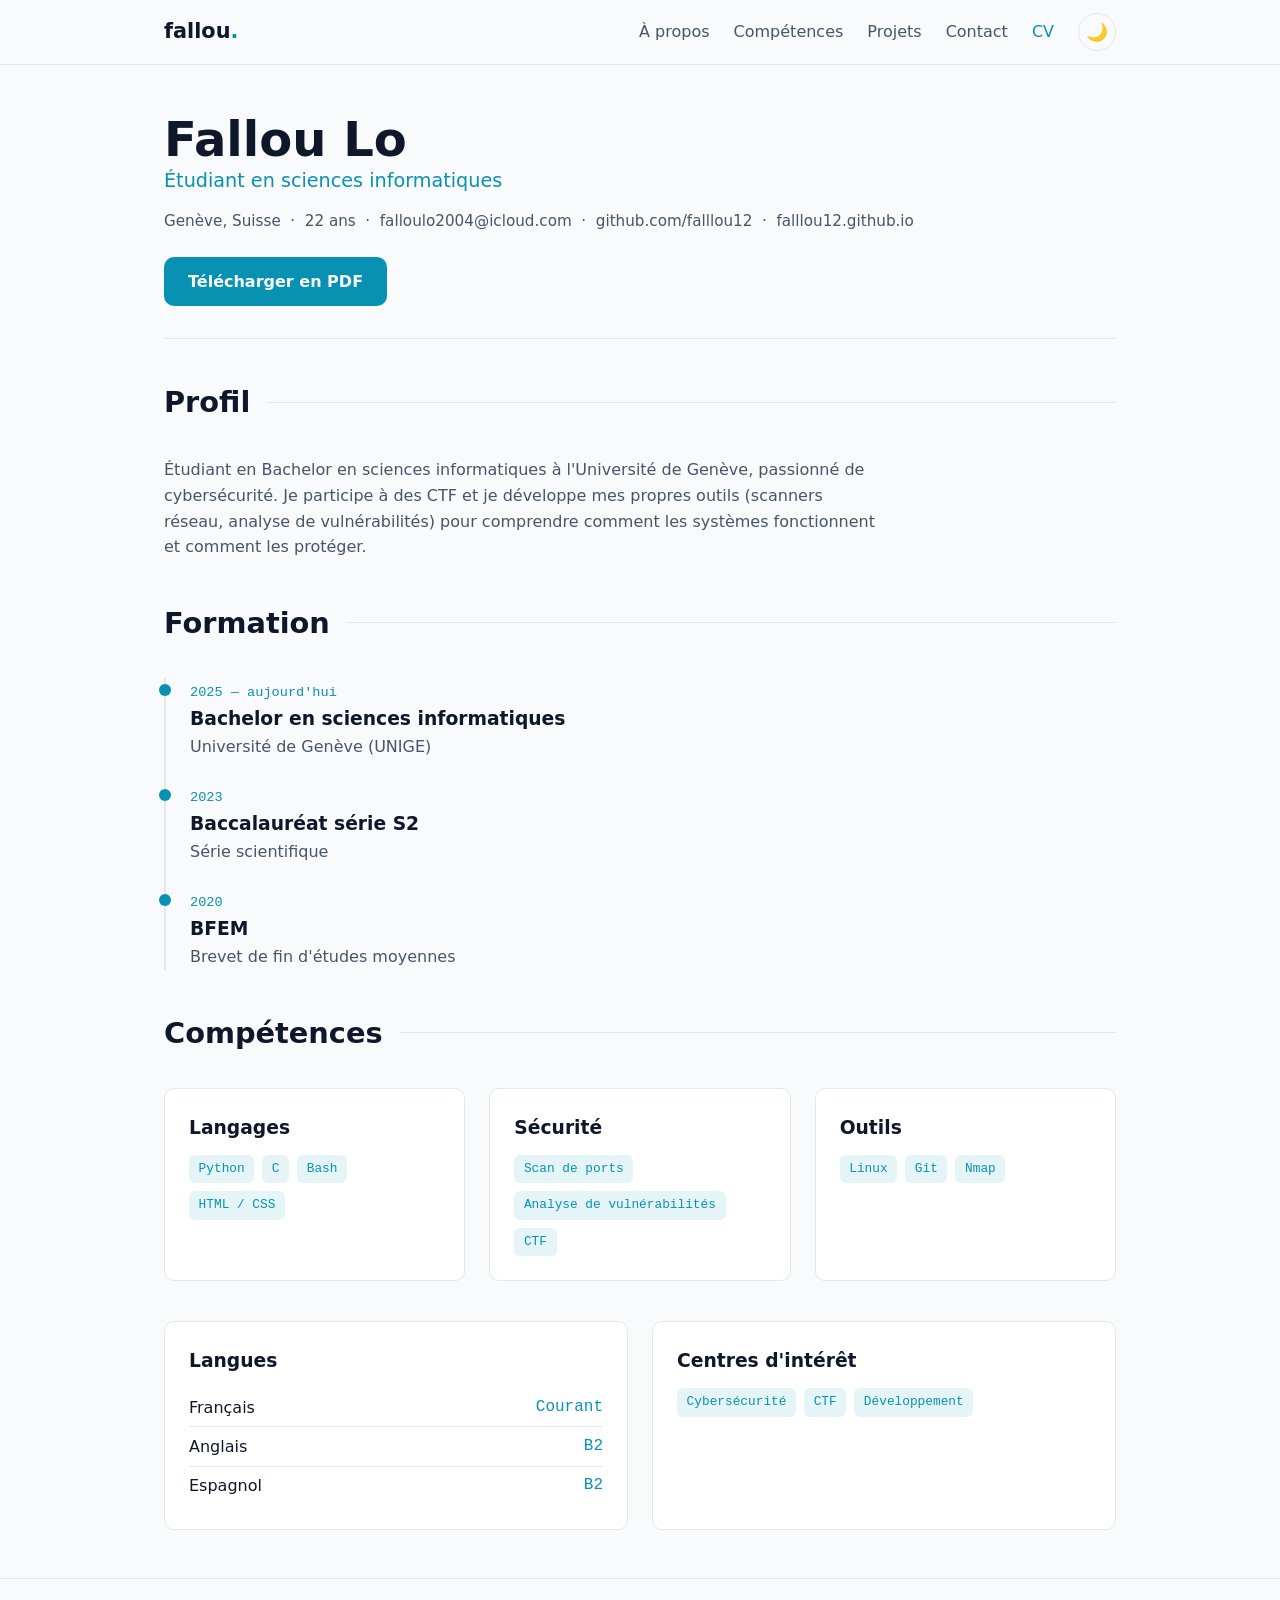
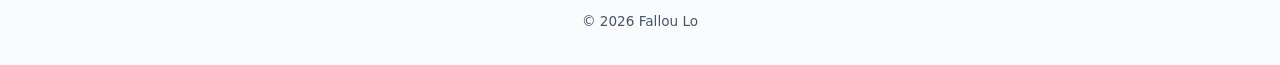
==== cv.html @ 14976f27 "Ajout du CV (page HTML + PDF) Co-Authored-By: Claude Opus 5.5 <noreply@anthropic.com>" ====
<!DOCTYPE html>
<html lang="fr">
<head>
  <meta charset="UTF-8">
  <meta name="viewport" content="width=device-width, initial-scale=1.0">
  <title>CV — Fallou Lo</title>
  <meta name="description" content="CV de Fallou Lo, étudiant en Bachelor en sciences informatiques à l'Université de Genève.">
  <link rel="stylesheet" href="style.css">
  <script src="script.js"></script>
</head>
<body>

  <header class="header">
    <nav class="nav container">
      <a href="index.html" class="logo">fallou<span>.</span></a>
      <ul class="nav-links">
        <li><a href="index.html#apropos">À propos</a></li>
        <li><a href="index.html#competences">Compétences</a></li>
        <li><a href="index.html#projets">Projets</a></li>
        <li><a href="index.html#contact">Contact</a></li>
        <li><a href="cv.html" aria-current="page">CV</a></li>
        <li>
          <button class="theme-toggle" id="theme-toggle" aria-label="Changer de thème">🌙</button>
        </li>
      </ul>
    </nav>
  </header>

  <main class="container cv">

    <!-- ===== En-tête du CV ===== -->
    <div class="cv-header">
      <div>
        <h1>Fallou Lo</h1>
        <p class="cv-role">Étudiant en sciences informatiques</p>
        <ul class="cv-contact">
          <li>Genève, Suisse</li>
          <li>22 ans</li>
          <li><a href="mailto:falloulo2004@icloud.com">falloulo2004@icloud.com</a></li>
          <li><a href="https://github.com/falllou12">github.com/falllou12</a></li>
          <li><a href="https://falllou12.github.io">falllou12.github.io</a></li>
        </ul>
      </div>
      <a href="cv.pdf" class="btn btn-primary cv-download" download>Télécharger en PDF</a>
    </div>

    <!-- ===== Profil ===== -->
    <section class="cv-section">
      <h2 class="section-title">Profil</h2>
      <p>
        Étudiant en Bachelor en sciences informatiques à l'Université de Genève,
        passionné de cybersécurité. Je participe à des CTF et je développe mes
        propres outils (scanners réseau, analyse de vulnérabilités) pour
        comprendre comment les systèmes fonctionnent et comment les protéger.
      </p>
    </section>

    <!-- ===== Formation ===== -->
    <section class="cv-section">
      <h2 class="section-title">Formation</h2>
      <ol class="timeline">
        <li>
          <span class="timeline-date">2025 — aujourd'hui</span>
          <h3>Bachelor en sciences informatiques</h3>
          <p>Université de Genève (UNIGE)</p>
        </li>
        <li>
          <span class="timeline-date">2023</span>
          <h3>Baccalauréat série S2</h3>
          <p>Série scientifique</p>
        </li>
        <li>
          <span class="timeline-date">2020</span>
          <h3>BFEM</h3>
          <p>Brevet de fin d'études moyennes</p>
        </li>
      </ol>
    </section>

    <!-- ===== Compétences ===== -->
    <section class="cv-section">
      <h2 class="section-title">Compétences</h2>
      <div class="cards">
        <div class="card">
          <h3>Langages</h3>
          <ul class="tags">
            <li>Python</li>
            <li>C</li>
            <li>Bash</li>
            <li>HTML / CSS</li>
          </ul>
        </div>
        <div class="card">
          <h3>Sécurité</h3>
          <ul class="tags">
            <li>Scan de ports</li>
            <li>Analyse de vulnérabilités</li>
            <li>CTF</li>
          </ul>
        </div>
        <div class="card">
          <h3>Outils</h3>
          <ul class="tags">
            <li>Linux</li>
            <li>Git</li>
            <li>Nmap</li>
          </ul>
        </div>
      </div>
    </section>

    <!-- ===== Langues & intérêts ===== -->
    <section class="cv-section">
      <div class="cards">
        <div class="card">
          <h3>Langues</h3>
          <ul class="languages">
            <li>Français <span>Courant</span></li>
            <li>Anglais <span>B2</span></li>
            <li>Espagnol <span>B2</span></li>
          </ul>
        </div>
        <div class="card">
          <h3>Centres d'intérêt</h3>
          <ul class="tags">
            <li>Cybersécurité</li>
            <li>CTF</li>
            <li>Développement</li>
          </ul>
        </div>
      </div>
    </section>

  </main>

  <footer class="footer">
    <p>© 2026 Fallou Lo</p>
  </footer>

</body>
</html>
---- style.css ----
/* =========================================================
   ÉTAPE 3 — BASE : couleurs, polices, espacements
   ========================================================= */

/* Variables de couleur — thème CLAIR (par défaut).
   :root = l'élément <html>. Les variables commencent par -- */
:root {
  --bg: #f8fafc;          /* fond de la page */
  --bg-card: #ffffff;     /* fond des cartes */
  --text: #0f172a;        /* texte principal */
  --text-muted: #475569;  /* texte secondaire */
  --accent: #0891b2;      /* couleur d'accent (boutons, liens) */
  --accent-soft: rgba(8, 145, 178, 0.1);
  --border: #e2e8f0;
  --radius: 10px;         /* arrondi des coins */
}

/* Thème SOMBRE : on ne change que les valeurs des variables.
   Il s'active quand <html> a l'attribut data-theme="dark". */
[data-theme="dark"] {
  --bg: #0f172a;
  --bg-card: #1e293b;
  --text: #e2e8f0;
  --text-muted: #94a3b8;
  --accent: #22d3ee;
  --accent-soft: rgba(34, 211, 238, 0.1);
  --border: #334155;
}

/* Remise à zéro : les navigateurs ajoutent des marges par défaut */
*,
*::before,
*::after {
  box-sizing: border-box;
  margin: 0;
  padding: 0;
}

html {
  scroll-behavior: smooth;  /* défilement doux vers les ancres */
}

body {
  font-family: system-ui, -apple-system, "Segoe UI", Roboto, sans-serif;
  background: var(--bg);
  color: var(--text);
  line-height: 1.6;
  transition: background 0.3s, color 0.3s;
}

a {
  color: inherit;
  text-decoration: none;
}

ul {
  list-style: none;
}

p + p {
  margin-top: 1rem;  /* espace entre deux paragraphes qui se suivent */
}


/* =========================================================
   ÉTAPE 4 — MISE EN PAGE : menu, sections, cartes
   ========================================================= */

/* Conteneur : largeur max + centrage + marges sur les côtés */
.container {
  max-width: 1000px;
  margin: 0 auto;
  padding-inline: 1.5rem;
}

/* --- Menu --- */
.header {
  position: sticky;  /* reste collé en haut pendant le défilement */
  top: 0;
  z-index: 10;       /* passe au-dessus du reste */
  background: var(--bg);
  border-bottom: 1px solid var(--border);
}

.nav {
  display: flex;                    /* aligne les enfants en ligne */
  justify-content: space-between;   /* logo à gauche, liens à droite */
  align-items: center;              /* centrés verticalement */
  gap: 1rem;
  min-height: 64px;
}

.logo {
  font-weight: 700;
  font-size: 1.3rem;
}

.logo span {
  color: var(--accent);
}

.nav-links {
  display: flex;
  align-items: center;
  gap: 1.5rem;
}

.nav-links a {
  color: var(--text-muted);
  transition: color 0.2s;
}

.nav-links a:hover {
  color: var(--accent);
}

/* --- Accueil --- */
.hero {
  min-height: calc(100vh - 64px);  /* hauteur de l'écran moins le menu */
  display: flex;
  flex-direction: column;          /* empile les éléments verticalement */
  justify-content: center;
}

.hero-hello {
  color: var(--accent);
  font-family: ui-monospace, monospace;
}

.hero h1 {
  font-size: clamp(2.5rem, 8vw, 4.5rem);  /* min, idéal, max */
  line-height: 1.1;
}

.hero-subtitle {
  font-size: clamp(1.2rem, 4vw, 2rem);
  color: var(--text-muted);
  margin-bottom: 1rem;
}

.hero-text {
  max-width: 560px;
  color: var(--text-muted);
  margin-bottom: 2rem;
}

.hero-buttons {
  display: flex;
  flex-wrap: wrap;
  gap: 1rem;
}

/* --- Boutons --- */
.btn {
  display: inline-block;
  padding: 0.75rem 1.5rem;
  border-radius: var(--radius);
  font-weight: 600;
  overflow-wrap: anywhere;  /* coupe un e-mail trop long au lieu de déborder */
  transition: transform 0.2s;
}

.btn:hover {
  transform: translateY(-2px);  /* petit soulèvement au survol */
}

.btn-primary {
  background: var(--accent);
  color: var(--bg);
}

.btn-outline {
  border: 1px solid var(--accent);
  color: var(--accent);
}

/* --- Sections --- */
.section {
  padding-block: 5rem;  /* espace en haut et en bas */
}

.section > p {
  max-width: 680px;
  color: var(--text-muted);
}

.section-title {
  font-size: 1.8rem;
  margin-bottom: 2rem;
  display: flex;
  align-items: center;
  gap: 1rem;
}

/* Ligne décorative après le titre, créée en CSS (pas dans le HTML) */
.section-title::after {
  content: "";
  flex: 1;           /* prend toute la place restante */
  height: 1px;
  background: var(--border);
}

/* --- Cartes en grille --- */
.cards {
  display: grid;
  /* autant de colonnes que possible, chacune d'au moins 250px */
  grid-template-columns: repeat(auto-fit, minmax(250px, 1fr));
  gap: 1.5rem;
  margin-top: 2rem;
}

.card {
  background: var(--bg-card);
  border: 1px solid var(--border);
  border-radius: var(--radius);
  padding: 1.5rem;
}

.card h3 {
  margin-bottom: 0.75rem;
}

/* --- Étiquettes (tags) --- */
.tags {
  display: flex;
  flex-wrap: wrap;  /* passent à la ligne si pas assez de place */
  gap: 0.5rem;
}

.tags li {
  font-family: ui-monospace, monospace;
  font-size: 0.8rem;
  color: var(--accent);
  background: var(--accent-soft);
  padding: 0.25rem 0.6rem;
  border-radius: 6px;
}

/* --- Langues --- */
.languages li {
  display: flex;
  justify-content: space-between;
  padding: 0.4rem 0;
  border-bottom: 1px solid var(--border);
}

.languages li:last-child {
  border-bottom: none;
}

.languages span {
  font-family: ui-monospace, monospace;
  color: var(--accent);
}

/* --- Projets vides --- */
.empty {
  grid-column: 1 / -1;  /* occupe toute la largeur de la grille */
  text-align: center;
  color: var(--text-muted);
  font-style: italic;
  padding: 2.5rem 1rem;
  border: 1px dashed var(--border);
  border-radius: var(--radius);
}

/* --- Contact --- */
.contact {
  text-align: center;
}

.contact .section-title {
  justify-content: center;
}

.contact .section-title::after {
  display: none;
}

.contact > p {
  margin: 0 auto 1.5rem;
}

.contact-buttons {
  justify-content: center;
}

/* --- Pied de page --- */
.footer {
  text-align: center;
  padding: 2rem 1rem;
  color: var(--text-muted);
  font-size: 0.85rem;
  border-top: 1px solid var(--border);
}


/* =========================================================
   ÉTAPE 6 — BOUTON CLAIR / SOMBRE
   ========================================================= */

.theme-toggle {
  background: none;
  border: 1px solid var(--border);
  border-radius: 50%;
  width: 38px;
  height: 38px;
  font-size: 1.1rem;
  cursor: pointer;
  color: var(--text);
}

.theme-toggle:hover {
  border-color: var(--accent);
}


/* =========================================================
   PAGE CV
   ========================================================= */

/* Lien de la page actuelle dans le menu */
.nav-links a[aria-current="page"] {
  color: var(--accent);
}

.cv {
  padding-block: 3rem;
}

.cv-header {
  display: flex;
  justify-content: space-between;
  align-items: flex-start;
  flex-wrap: wrap;
  gap: 1.5rem;
  padding-bottom: 2rem;
  border-bottom: 1px solid var(--border);
}

.cv-header h1 {
  font-size: clamp(2rem, 6vw, 3rem);
  line-height: 1.1;
}

.cv-role {
  font-size: 1.2rem;
  color: var(--accent);
  margin-bottom: 0.75rem;
}

/* Infos de contact séparées par des points « · » */
.cv-contact {
  display: flex;
  flex-wrap: wrap;
  gap: 0.25rem 0;
  color: var(--text-muted);
  font-size: 0.95rem;
}

.cv-contact li + li::before {
  content: "·";
  margin: 0 0.6rem;
}

.cv-contact a:hover {
  color: var(--accent);
}

.cv-section {
  padding-top: 2.5rem;
}

.cv-section > p {
  max-width: 720px;
  color: var(--text-muted);
}

.cv-section .cards {
  margin-top: 0;
}

/* Frise chronologique de la formation */
.timeline {
  list-style: none;
  border-left: 2px solid var(--border);
  padding-left: 1.5rem;
}

.timeline li {
  position: relative;
  padding-bottom: 1.5rem;
}

.timeline li:last-child {
  padding-bottom: 0;
}

/* Le petit rond sur la ligne */
.timeline li::before {
  content: "";
  position: absolute;
  left: calc(-1.5rem - 7px);  /* recule jusqu'à la ligne */
  top: 0.35rem;
  width: 12px;
  height: 12px;
  border-radius: 50%;
  background: var(--accent);
}

.timeline-date {
  font-family: ui-monospace, monospace;
  font-size: 0.85rem;
  color: var(--accent);
}

.timeline p {
  color: var(--text-muted);
}


/* =========================================================
   ÉTAPE 5 — RESPONSIVE : écrans de moins de 600px (téléphones)
   ========================================================= */

@media (max-width: 600px) {
  /* Menu : logo au-dessus, liens en dessous */
  .nav {
    flex-direction: column;
    padding-block: 0.75rem;
    gap: 0.5rem;
  }

  .nav-links {
    flex-wrap: wrap;
    justify-content: center;
    gap: 0.5rem 1rem;
  }

  .hero {
    min-height: auto;
    padding-block: 4rem 3rem;
  }

  /* Boutons en pleine largeur : plus faciles à toucher */
  .hero-buttons .btn {
    flex: 1 1 100%;
    text-align: center;
  }

  .section {
    padding-block: 3rem;
  }

  .section-title {
    font-size: 1.5rem;
  }

  .cards {
    grid-template-columns: 1fr;  /* une seule colonne */
  }

  /* CV : infos de contact les unes sous les autres, sans « · » */
  .cv-contact {
    flex-direction: column;
  }

  .cv-contact li + li::before {
    content: none;
  }
}


/* =========================================================
   IMPRESSION / PDF : ne s'applique que lors de l'impression
   ========================================================= */

@media print {
  /* Toujours en thème clair, sur fond blanc (économise l'encre) */
  html,
  html[data-theme] {
    --bg: #ffffff;
    --bg-card: #ffffff;
    --text: #0f172a;
    --text-muted: #334155;
    --accent: #0e7490;
    --accent-soft: #ecfeff;
    --border: #cbd5e1;
  }

  /* On cache ce qui ne sert à rien sur papier */
  .header,
  .footer,
  .cv-download {
    display: none;
  }

  @page {
    size: A4;
    margin: 1.5cm;
  }

  body {
    font-size: 11pt;
    line-height: 1.45;
  }

  .container {
    max-width: none;
    padding: 0;
  }

  .cv {
    padding: 0;
  }

  .cv-section {
    padding-top: 1rem;
    break-inside: avoid;  /* évite de couper une section entre deux pages */
  }

  .section-title {
    font-size: 1.25rem;
    margin-bottom: 0.8rem;
  }

  .cv-header {
    padding-bottom: 1rem;
  }

  .card {
    padding: 0.8rem 1rem;
  }

  .cards {
    grid-template-columns: repeat(3, 1fr);
    gap: 0.8rem;
  }

  .cv-section:last-child .cards {
    grid-template-columns: repeat(2, 1fr);
  }

  /* Frise : décalée pour que les ronds ne sortent pas de la page */
  .timeline {
    margin-left: 8px;
  }

  .timeline li {
    padding-bottom: 0.7rem;
  }

  /* Imprimer les couleurs de fond (tags, ronds de la frise) */
  * {
    -webkit-print-color-adjust: exact;
    print-color-adjust: exact;
  }
}
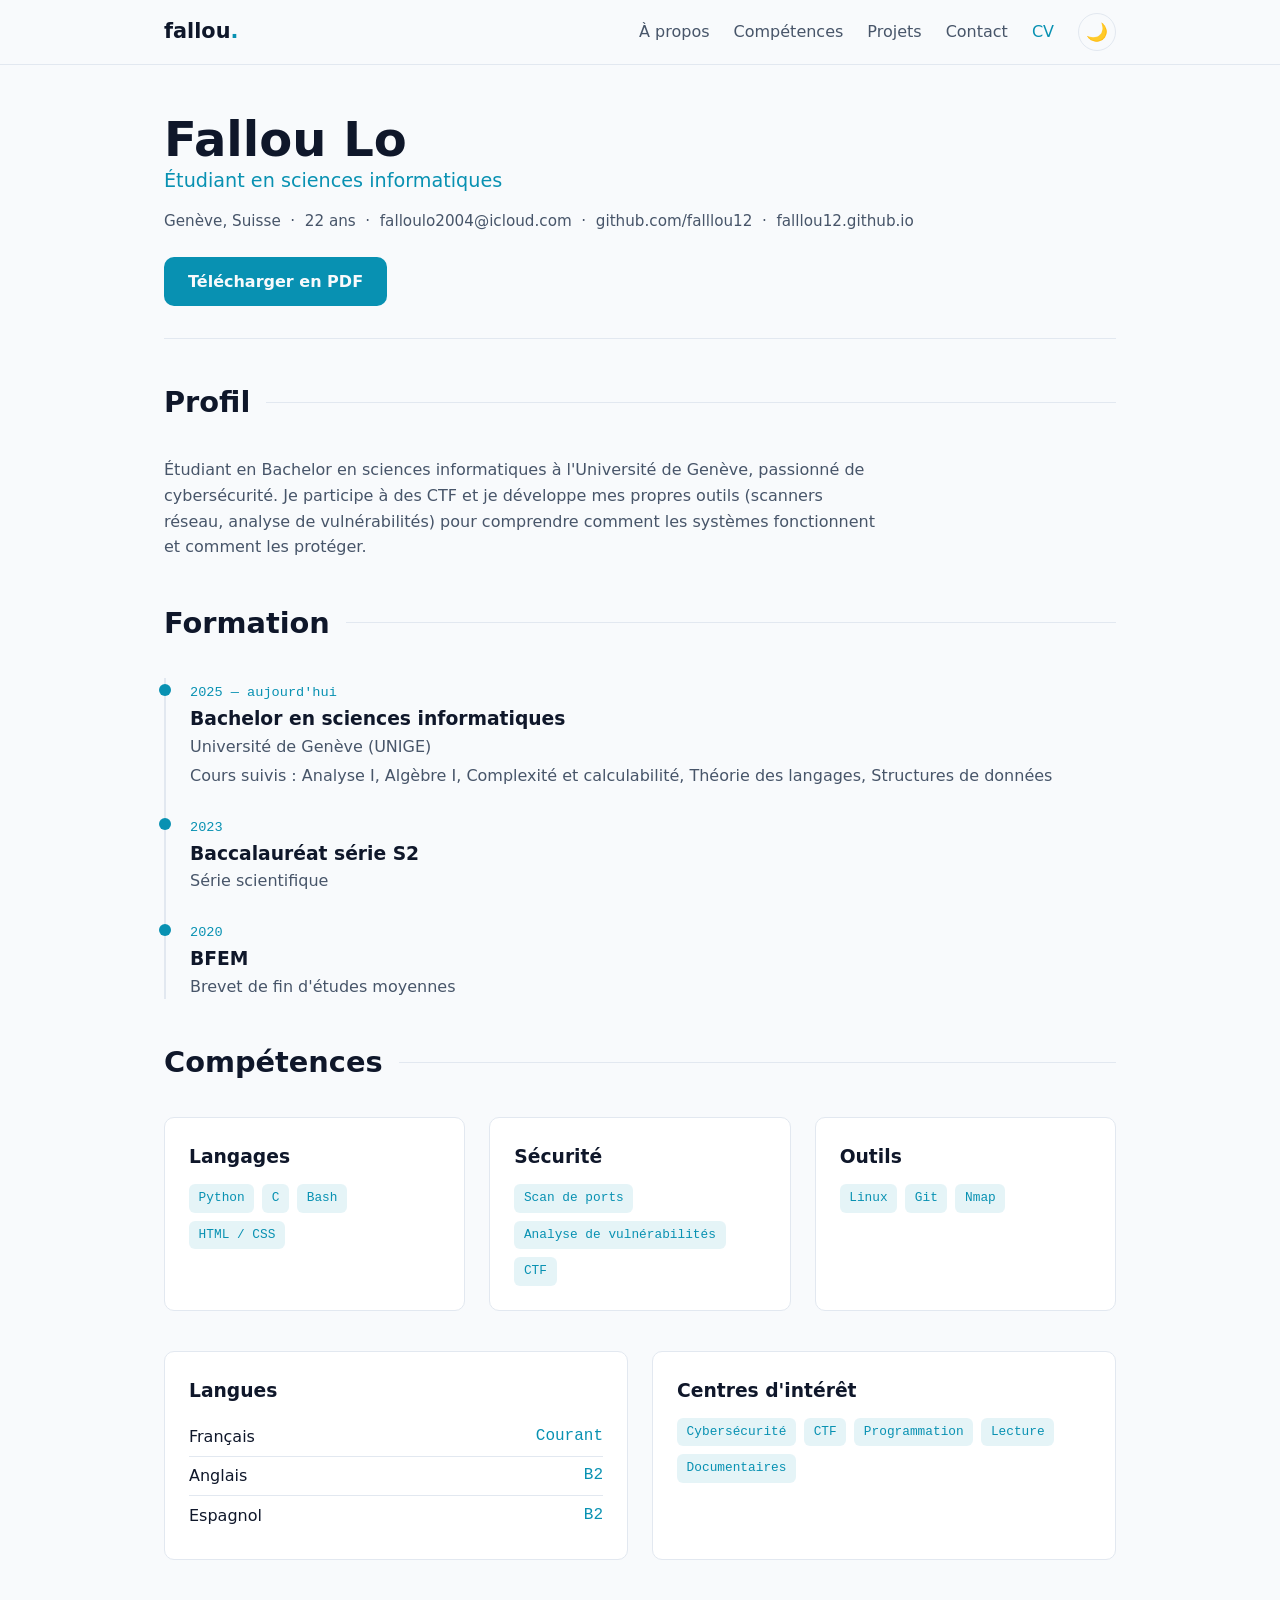
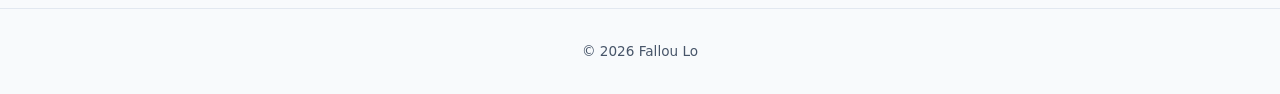
==== commit cfeba8e1: "Ajout d'infos personnelles au portfolio et au CV - À propos : origine, recherche de collaborations e" ====
--- a/cv.html
+++ b/cv.html
@@ -63,6 +63,8 @@
           <span class="timeline-date">2025 — aujourd'hui</span>
           <h3>Bachelor en sciences informatiques</h3>
           <p>Université de Genève (UNIGE)</p>
+          <p>Cours suivis : Analyse I, Algèbre I, Complexité et calculabilité,
+            Théorie des langages, Structures de données</p>
         </li>
         <li>
           <span class="timeline-date">2023</span>
@@ -125,7 +127,9 @@
           <ul class="tags">
             <li>Cybersécurité</li>
             <li>CTF</li>
-            <li>Développement</li>
+            <li>Programmation</li>
+            <li>Lecture</li>
+            <li>Documentaires</li>
           </ul>
         </div>
       </div>
--- a/style.css
+++ b/style.css
@@ -418,6 +418,10 @@
   color: var(--text-muted);
 }
 
+.timeline p + p {
+  margin-top: 0.25rem;  /* lignes d'une même étape : plus serrées */
+}
+
 
 /* =========================================================
    ÉTAPE 5 — RESPONSIVE : écrans de moins de 600px (téléphones)
@@ -501,8 +505,8 @@
   }
 
   body {
-    font-size: 11pt;
-    line-height: 1.45;
+    font-size: 10.5pt;
+    line-height: 1.4;
   }
 
   .container {
@@ -515,7 +519,7 @@
   }
 
   .cv-section {
-    padding-top: 1rem;
+    padding-top: 0.7rem;
     break-inside: avoid;  /* évite de couper une section entre deux pages */
   }
 
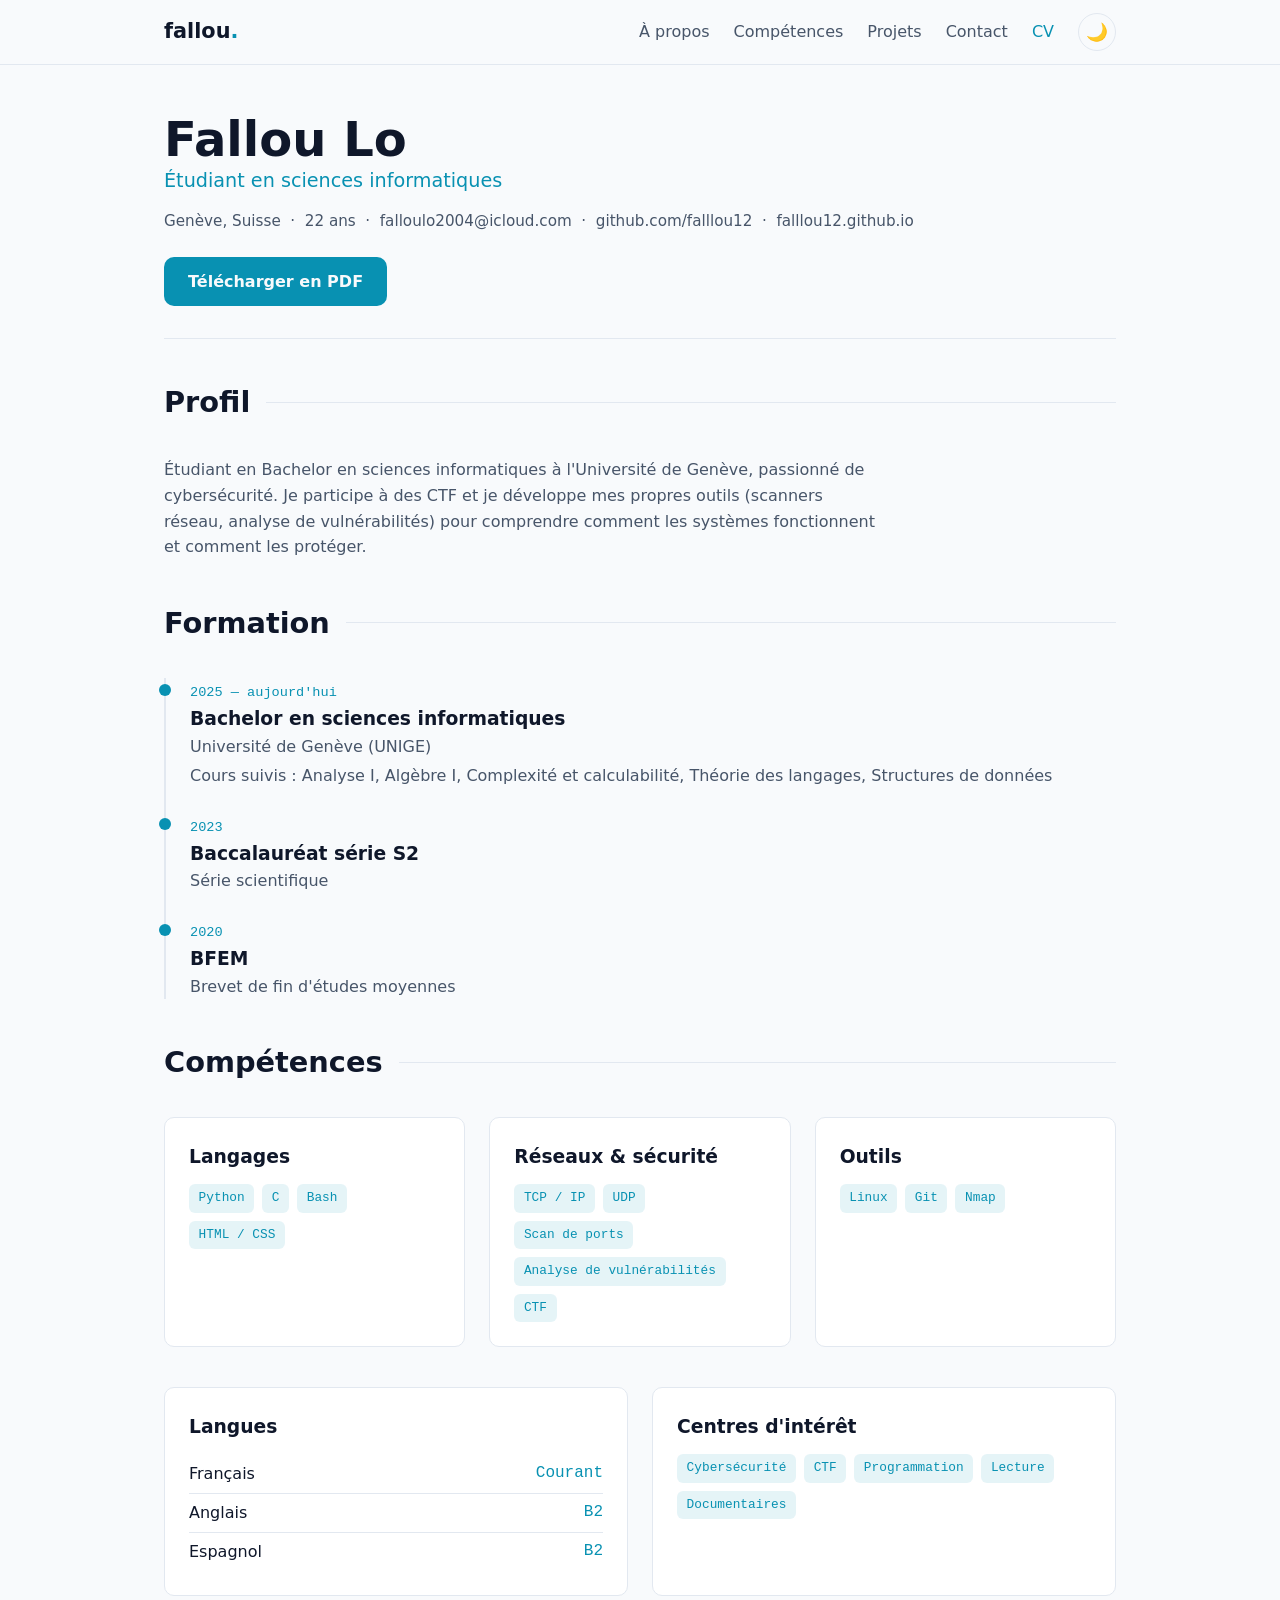
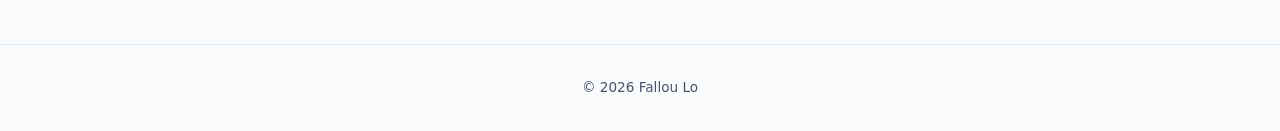
==== commit f3b578df: "Ajout des compétences réseaux (TCP/IP, UDP) Co-Authored-By: Claude Opus 5.5 <noreply@anthropic.com>" ====
--- a/cv.html
+++ b/cv.html
@@ -93,8 +93,10 @@
           </ul>
         </div>
         <div class="card">
-          <h3>Sécurité</h3>
+          <h3>Réseaux &amp; sécurité</h3>
           <ul class="tags">
+            <li>TCP / IP</li>
+            <li>UDP</li>
             <li>Scan de ports</li>
             <li>Analyse de vulnérabilités</li>
             <li>CTF</li>
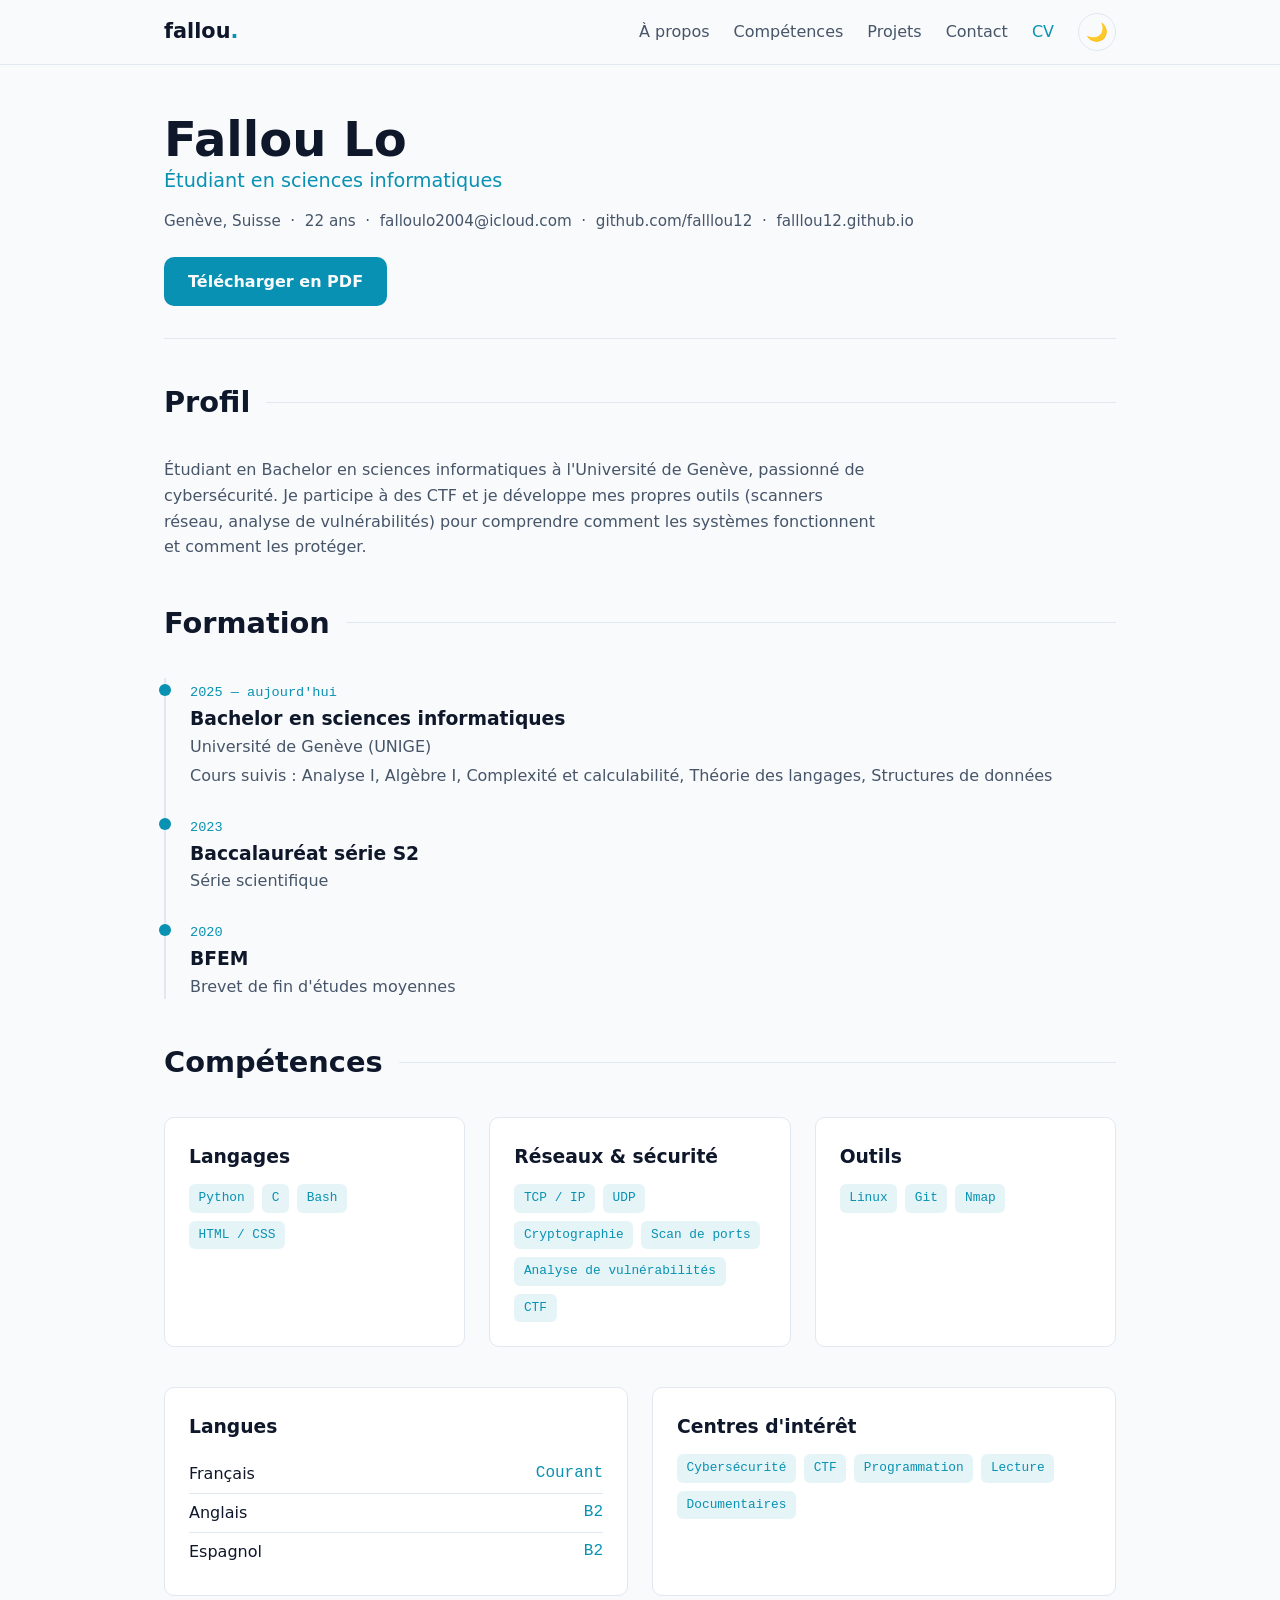
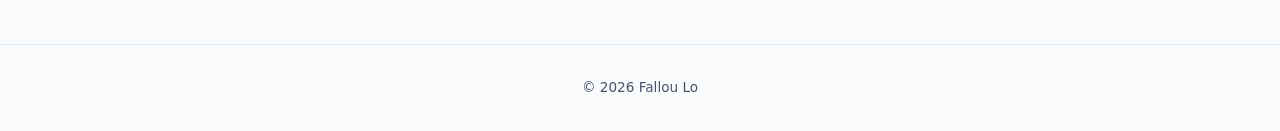
==== commit 8c974412: "Ajout de la cryptographie aux compétences Marges d'impression réduites pour que le CV tienne sur une" ====
--- a/cv.html
+++ b/cv.html
@@ -97,6 +97,7 @@
           <ul class="tags">
             <li>TCP / IP</li>
             <li>UDP</li>
+            <li>Cryptographie</li>
             <li>Scan de ports</li>
             <li>Analyse de vulnérabilités</li>
             <li>CTF</li>
--- a/style.css
+++ b/style.css
@@ -501,7 +501,7 @@
 
   @page {
     size: A4;
-    margin: 1.5cm;
+    margin: 1.2cm;
   }
 
   body {
